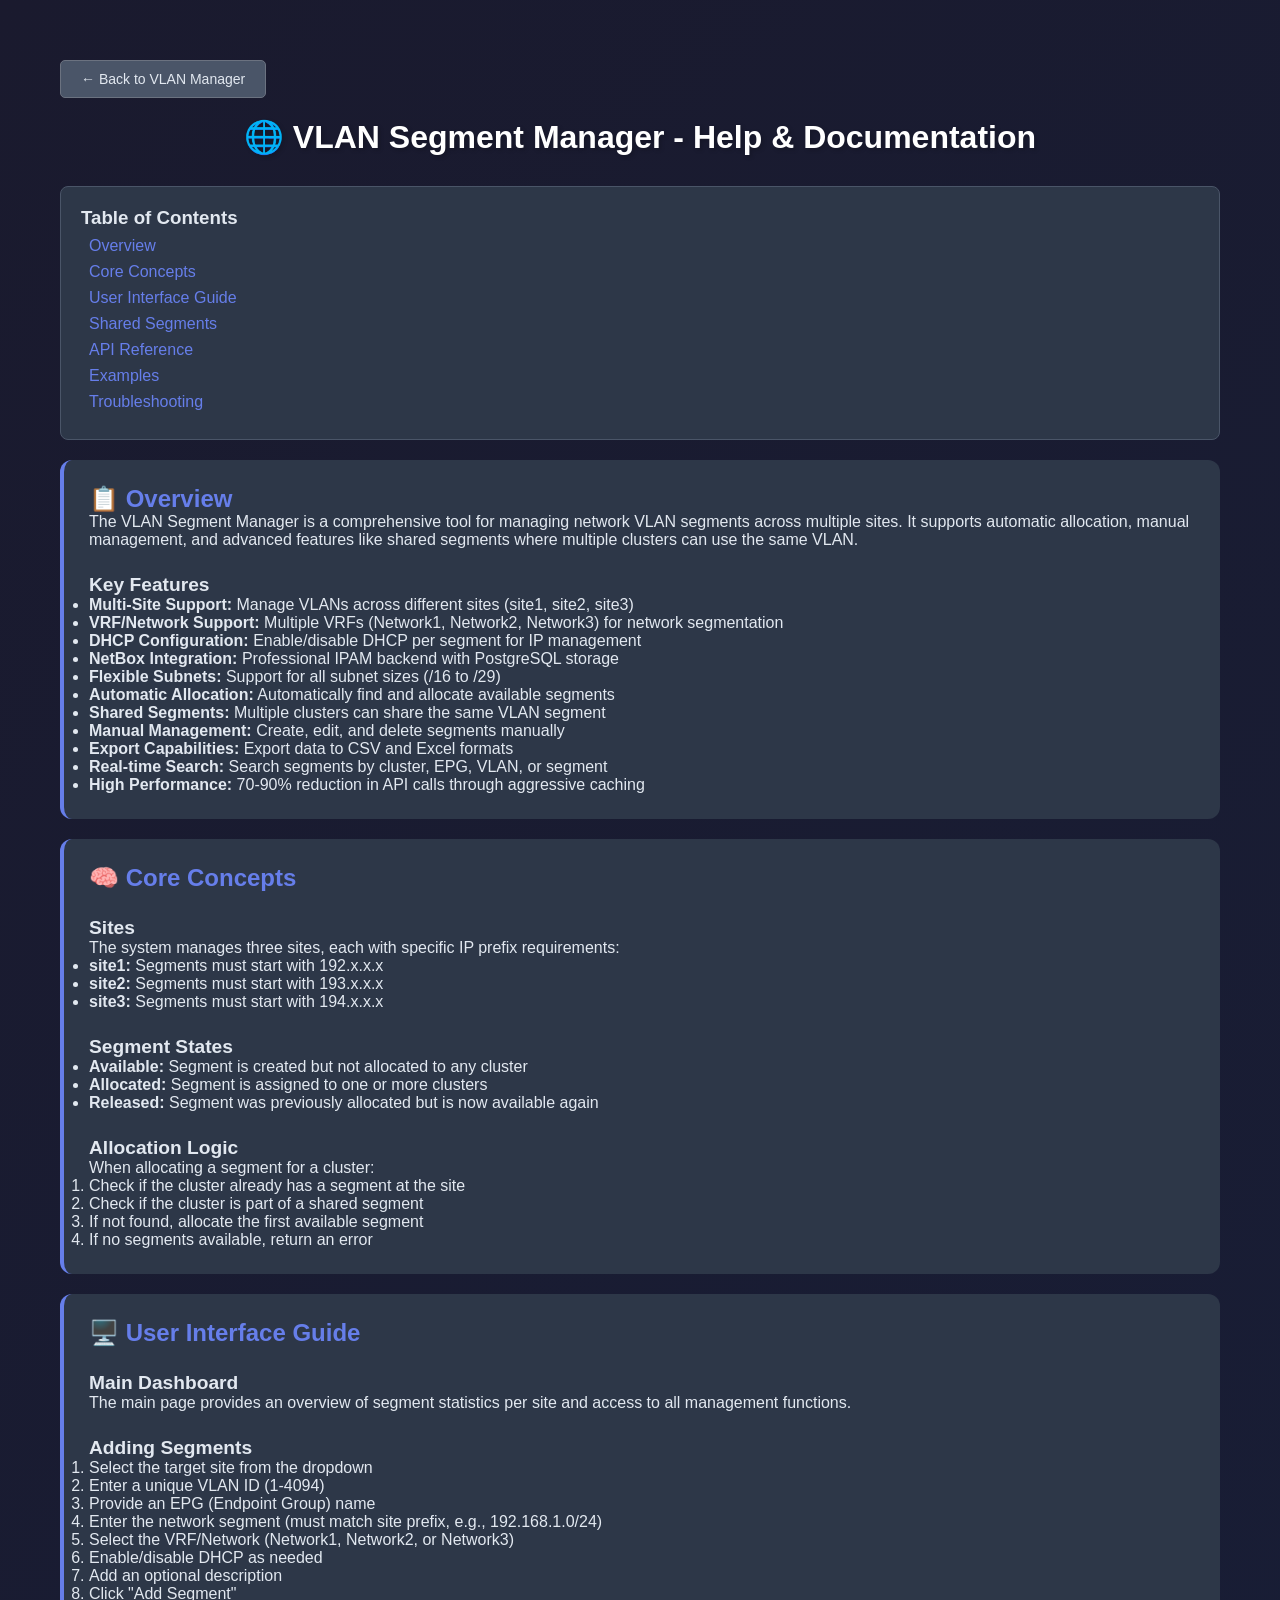
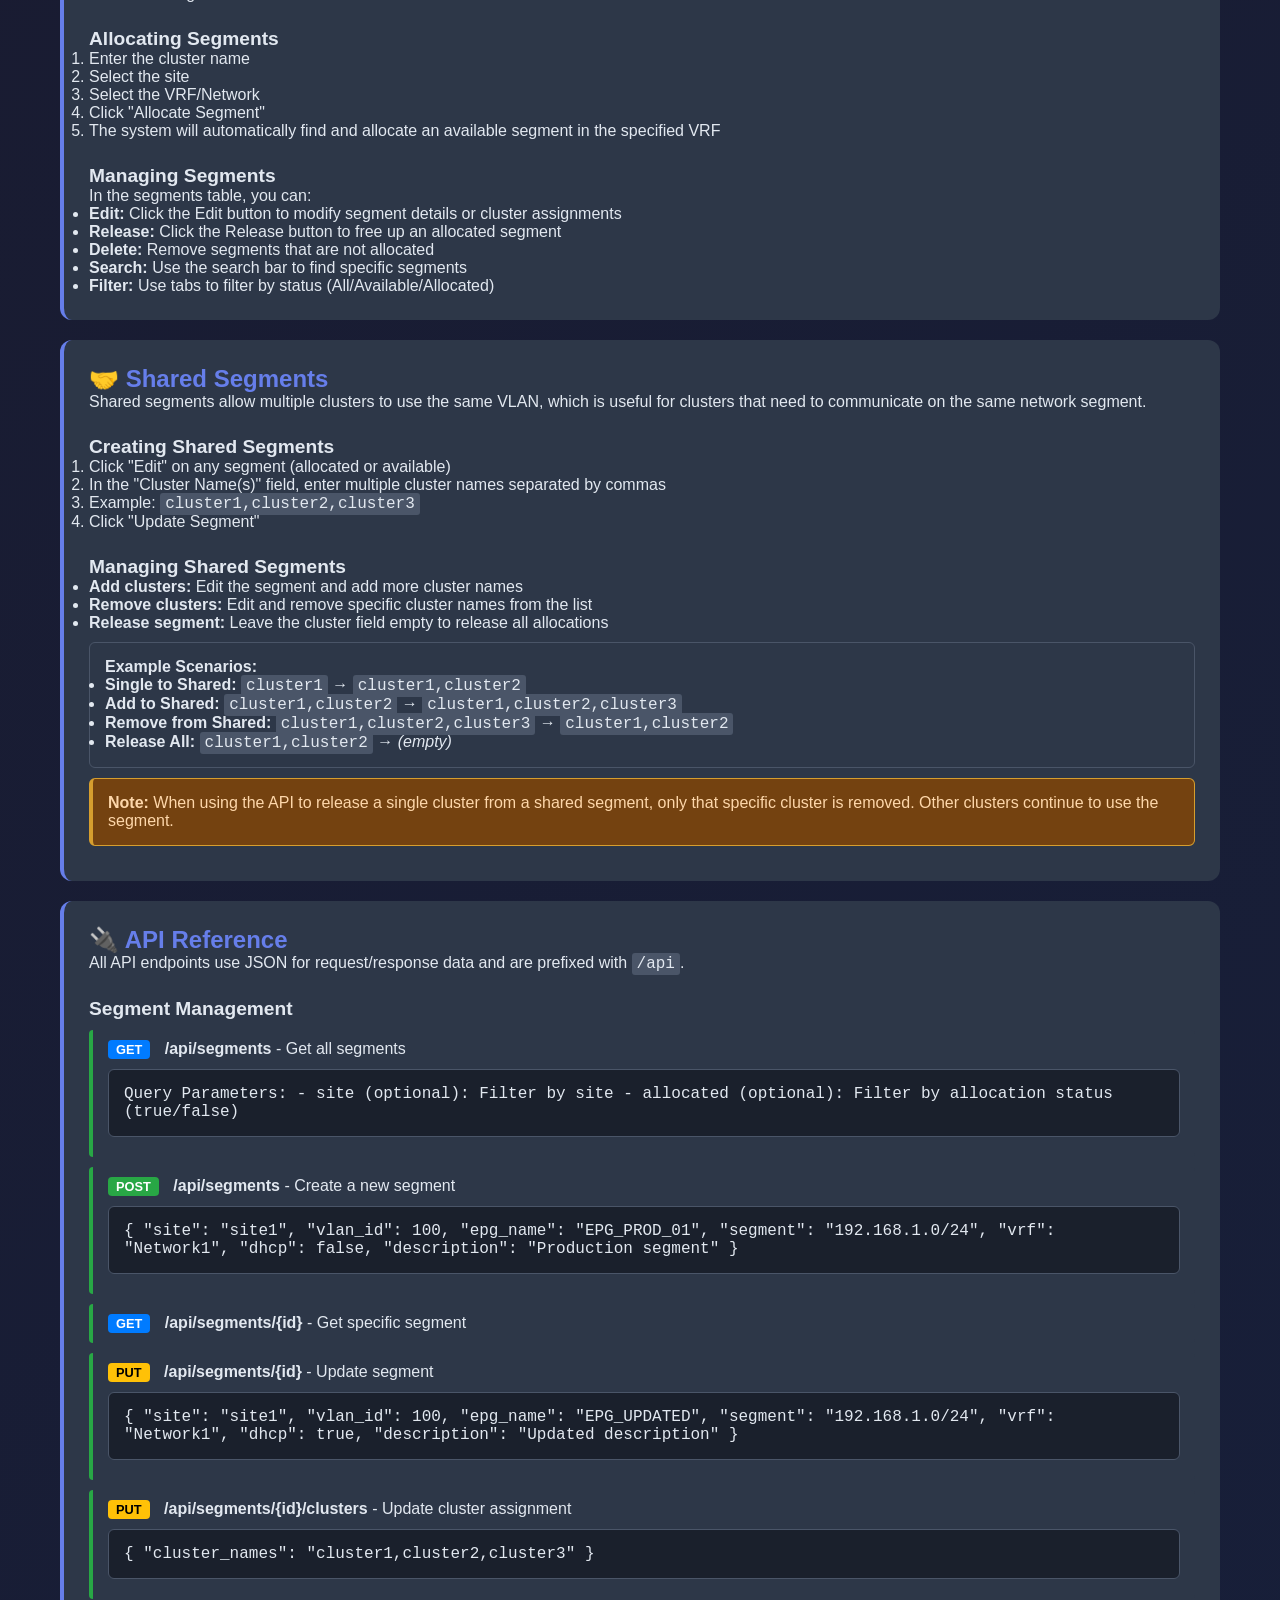
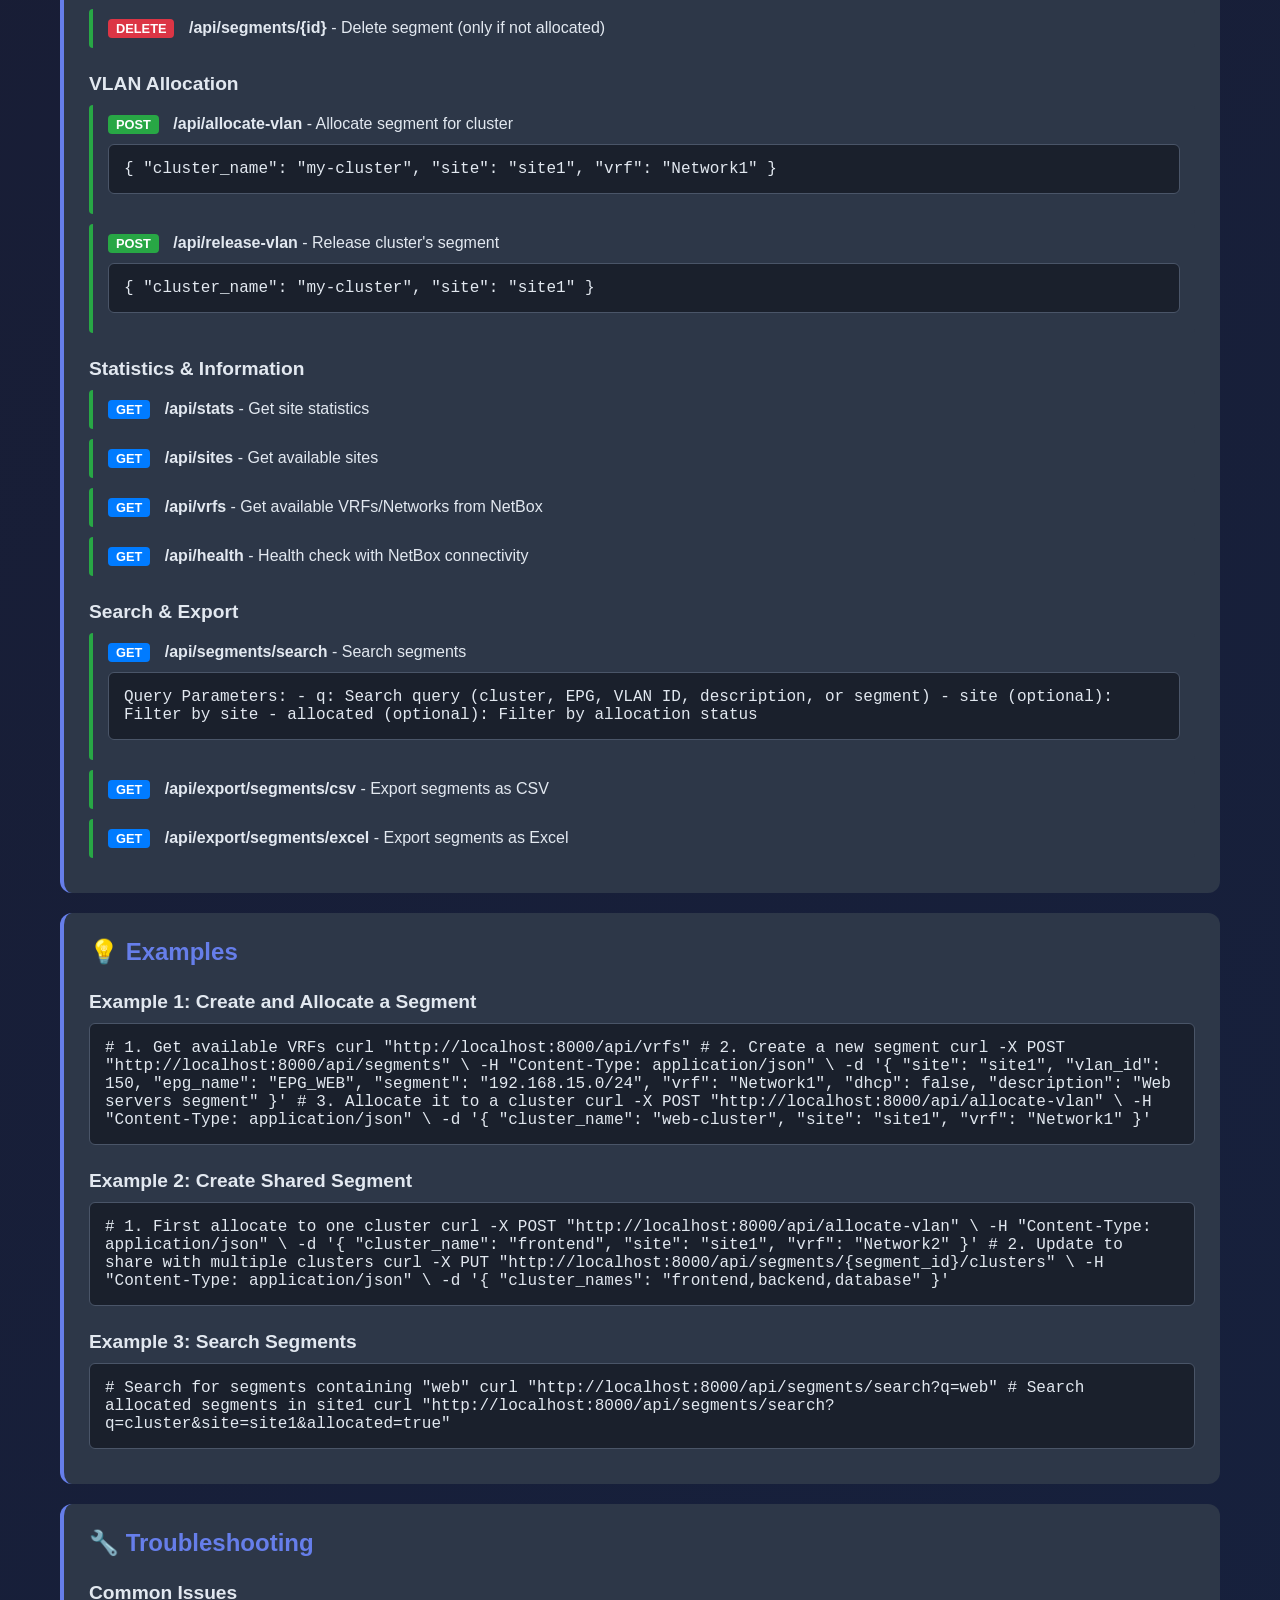
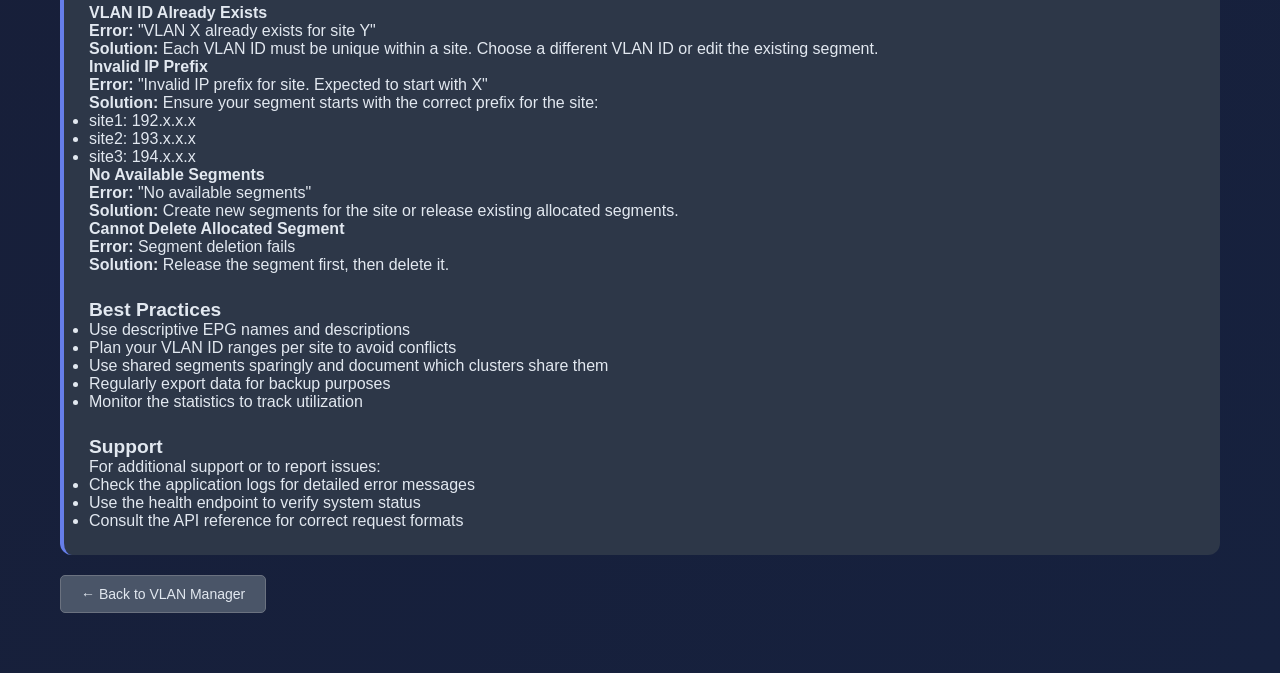
==== static/html/help.html @ 7daa9368 "first commit to branch" ====
<!DOCTYPE html>
<html lang="en" data-theme="dark">
<head>
    <meta charset="UTF-8">
    <meta name="viewport" content="width=device-width, initial-scale=1.0">
    <title>VLAN Manager - Help & Documentation</title>
    <link rel="stylesheet" href="/static/css/styles.css">
    <style>
        .help-container {
            max-width: 1200px;
            margin: 0 auto;
            padding: 20px;
        }
        .help-section {
            background: var(--card-background);
            margin: 20px 0;
            padding: 25px;
            border-radius: 12px;
            border-left: 4px solid var(--primary-color);
        }
        .help-section h2 {
            color: var(--primary-color);
            margin-top: 0;
            font-size: 1.5rem;
        }
        .help-section h3 {
            color: var(--text-color);
            margin-top: 25px;
            font-size: 1.2rem;
        }
        .code-block {
            background: var(--background-color);
            border: 1px solid var(--border-color);
            border-radius: 6px;
            padding: 15px;
            margin: 10px 0;
            font-family: 'Courier New', monospace;
            overflow-x: auto;
        }
        .endpoint {
            background: #f8f9fa;
            border-left: 4px solid #28a745;
            padding: 10px 15px;
            margin: 10px 0;
            border-radius: 4px;
        }
        .method {
            display: inline-block;
            padding: 2px 8px;
            border-radius: 4px;
            font-weight: bold;
            font-size: 0.8rem;
            margin-right: 10px;
        }
        .method.get { background: #007bff; color: white; }
        .method.post { background: #28a745; color: white; }
        .method.put { background: #ffc107; color: black; }
        .method.delete { background: #dc3545; color: white; }
        .example {
            background: #f8f9fa;
            border: 1px solid #dee2e6;
            border-radius: 6px;
            padding: 15px;
            margin: 10px 0;
            color: #333;
        }
        .warning {
            background: #fff3cd;
            border: 1px solid #ffeaa7;
            border-radius: 6px;
            padding: 15px;
            margin: 10px 0;
            border-left: 4px solid #ffc107;
            color: #333;
        }
        .code-block {
            color: #333;
        }
        .endpoint {
            color: #333;
        }
        
        /* Dark mode styles */
        [data-theme="dark"] .example {
            background: #2d3748;
            border-color: #4a5568;
            color: #e2e8f0;
        }
        [data-theme="dark"] .warning {
            background: #744210;
            border-color: #d69e2e;
            color: #fed7aa;
        }
        [data-theme="dark"] .code-block {
            background: #1a202c;
            border-color: #4a5568;
            color: #e2e8f0;
        }
        [data-theme="dark"] .endpoint {
            background: #2d3748;
            border-left-color: #28a745;
            color: #e2e8f0;
        }
        [data-theme="dark"] .help-section {
            background: var(--card-background);
            color: var(--text-color);
        }
        [data-theme="dark"] .help-section h2 {
            color: var(--primary-color);
        }
        [data-theme="dark"] .help-section h3 {
            color: var(--text-color);
        }
        [data-theme="dark"] .toc {
            background: var(--card-background);
            border-color: var(--border-color);
            color: var(--text-color);
        }
        
        /* Button Styles - borrowed from main page */
        .btn {
            padding: 10px 20px;
            border: none;
            border-radius: 5px;
            cursor: pointer;
            font-size: 14px;
            font-weight: 500;
            transition: all 0.2s ease;
            text-decoration: none;
            display: inline-block;
        }
        
        .btn-primary {
            background: #667eea;
            color: white;
        }
        
        .btn-primary:hover {
            background: #5a6fd8;
            transform: translateY(-1px);
            box-shadow: 0 4px 12px rgba(102, 126, 234, 0.3);
        }
        
        .btn-secondary {
            background: #f7f7f7;
            color: #333;
            border: 1px solid #ddd;
        }
        
        .btn-secondary:hover {
            background: #f9f9f9;
            transform: translateY(-1px);
            box-shadow: 0 2px 8px rgba(0,0,0,0.1);
        }
        
        [data-theme="dark"] .btn-secondary {
            background: #4a5568;
            color: #e2e8f0;
            border-color: #6b7280;
        }
        
        [data-theme="dark"] .btn-secondary:hover {
            background: #6b7280;
            color: #f7fafc;
        }
        
        .back-link {
            margin: 20px 0;
        }
        
        .toc a {
            color: var(--primary-color);
            text-decoration: none;
            padding: 4px 8px;
            border-radius: 4px;
            transition: all 0.2s ease;
        }
        .toc a:hover {
            background: rgba(102, 126, 234, 0.1);
            transform: translateX(5px);
        }
        [data-theme="dark"] .toc a:hover {
            background: rgba(102, 126, 234, 0.2);
        }
        .toc {
            background: var(--card-background);
            border: 1px solid var(--border-color);
            border-radius: 8px;
            padding: 20px;
            margin: 20px 0;
        }
        .toc ul {
            list-style: none;
            padding-left: 0;
        }
        .toc li {
            margin: 8px 0;
        }
        .toc a {
            color: var(--primary-color);
            text-decoration: none;
        }
        .toc a:hover {
            text-decoration: underline;
        }
    </style>
</head>
<body>
    <div class="help-container">
        <div class="back-link">
            <a href="/" class="btn btn-secondary">&larr; Back to VLAN Manager</a>
        </div>

        <h1>🌐 VLAN Segment Manager - Help & Documentation</h1>
        
        <div class="toc">
            <h3>Table of Contents</h3>
            <ul>
                <li><a href="#overview">Overview</a></li>
                <li><a href="#core-concepts">Core Concepts</a></li>
                <li><a href="#ui-guide">User Interface Guide</a></li>
                <li><a href="#shared-segments">Shared Segments</a></li>
                <li><a href="#api-reference">API Reference</a></li>
                <li><a href="#examples">Examples</a></li>
                <li><a href="#troubleshooting">Troubleshooting</a></li>
            </ul>
        </div>

        <div class="help-section" id="overview">
            <h2>📋 Overview</h2>
            <p>The VLAN Segment Manager is a comprehensive tool for managing network VLAN segments across multiple sites. It supports automatic allocation, manual management, and advanced features like shared segments where multiple clusters can use the same VLAN.</p>
            
            <h3>Key Features</h3>
            <ul>
                <li><strong>Multi-Site Support:</strong> Manage VLANs across different sites (site1, site2, site3)</li>
                <li><strong>VRF/Network Support:</strong> Multiple VRFs (Network1, Network2, Network3) for network segmentation</li>
                <li><strong>DHCP Configuration:</strong> Enable/disable DHCP per segment for IP management</li>
                <li><strong>NetBox Integration:</strong> Professional IPAM backend with PostgreSQL storage</li>
                <li><strong>Flexible Subnets:</strong> Support for all subnet sizes (/16 to /29)</li>
                <li><strong>Automatic Allocation:</strong> Automatically find and allocate available segments</li>
                <li><strong>Shared Segments:</strong> Multiple clusters can share the same VLAN segment</li>
                <li><strong>Manual Management:</strong> Create, edit, and delete segments manually</li>
                <li><strong>Export Capabilities:</strong> Export data to CSV and Excel formats</li>
                <li><strong>Real-time Search:</strong> Search segments by cluster, EPG, VLAN, or segment</li>
                <li><strong>High Performance:</strong> 70-90% reduction in API calls through aggressive caching</li>
            </ul>
        </div>

        <div class="help-section" id="core-concepts">
            <h2>🧠 Core Concepts</h2>
            
            <h3>Sites</h3>
            <p>The system manages three sites, each with specific IP prefix requirements:</p>
            <ul>
                <li><strong>site1:</strong> Segments must start with 192.x.x.x</li>
                <li><strong>site2:</strong> Segments must start with 193.x.x.x</li>
                <li><strong>site3:</strong> Segments must start with 194.x.x.x</li>
            </ul>

            <h3>Segment States</h3>
            <ul>
                <li><strong>Available:</strong> Segment is created but not allocated to any cluster</li>
                <li><strong>Allocated:</strong> Segment is assigned to one or more clusters</li>
                <li><strong>Released:</strong> Segment was previously allocated but is now available again</li>
            </ul>

            <h3>Allocation Logic</h3>
            <p>When allocating a segment for a cluster:</p>
            <ol>
                <li>Check if the cluster already has a segment at the site</li>
                <li>Check if the cluster is part of a shared segment</li>
                <li>If not found, allocate the first available segment</li>
                <li>If no segments available, return an error</li>
            </ol>
        </div>

        <div class="help-section" id="ui-guide">
            <h2>🖥️ User Interface Guide</h2>

            <h3>Main Dashboard</h3>
            <p>The main page provides an overview of segment statistics per site and access to all management functions.</p>

            <h3>Adding Segments</h3>
            <ol>
                <li>Select the target site from the dropdown</li>
                <li>Enter a unique VLAN ID (1-4094)</li>
                <li>Provide an EPG (Endpoint Group) name</li>
                <li>Enter the network segment (must match site prefix, e.g., 192.168.1.0/24)</li>
                <li>Select the VRF/Network (Network1, Network2, or Network3)</li>
                <li>Enable/disable DHCP as needed</li>
                <li>Add an optional description</li>
                <li>Click "Add Segment"</li>
            </ol>

            <h3>Allocating Segments</h3>
            <ol>
                <li>Enter the cluster name</li>
                <li>Select the site</li>
                <li>Select the VRF/Network</li>
                <li>Click "Allocate Segment"</li>
                <li>The system will automatically find and allocate an available segment in the specified VRF</li>
            </ol>

            <h3>Managing Segments</h3>
            <p>In the segments table, you can:</p>
            <ul>
                <li><strong>Edit:</strong> Click the Edit button to modify segment details or cluster assignments</li>
                <li><strong>Release:</strong> Click the Release button to free up an allocated segment</li>
                <li><strong>Delete:</strong> Remove segments that are not allocated</li>
                <li><strong>Search:</strong> Use the search bar to find specific segments</li>
                <li><strong>Filter:</strong> Use tabs to filter by status (All/Available/Allocated)</li>
            </ul>
        </div>

        <div class="help-section" id="shared-segments">
            <h2>🤝 Shared Segments</h2>
            <p>Shared segments allow multiple clusters to use the same VLAN, which is useful for clusters that need to communicate on the same network segment.</p>

            <h3>Creating Shared Segments</h3>
            <ol>
                <li>Click "Edit" on any segment (allocated or available)</li>
                <li>In the "Cluster Name(s)" field, enter multiple cluster names separated by commas</li>
                <li>Example: <code>cluster1,cluster2,cluster3</code></li>
                <li>Click "Update Segment"</li>
            </ol>

            <h3>Managing Shared Segments</h3>
            <ul>
                <li><strong>Add clusters:</strong> Edit the segment and add more cluster names</li>
                <li><strong>Remove clusters:</strong> Edit and remove specific cluster names from the list</li>
                <li><strong>Release segment:</strong> Leave the cluster field empty to release all allocations</li>
            </ul>

            <div class="example">
                <h4>Example Scenarios:</h4>
                <ul>
                    <li><strong>Single to Shared:</strong> <code>cluster1</code> → <code>cluster1,cluster2</code></li>
                    <li><strong>Add to Shared:</strong> <code>cluster1,cluster2</code> → <code>cluster1,cluster2,cluster3</code></li>
                    <li><strong>Remove from Shared:</strong> <code>cluster1,cluster2,cluster3</code> → <code>cluster1,cluster2</code></li>
                    <li><strong>Release All:</strong> <code>cluster1,cluster2</code> → <em>(empty)</em></li>
                </ul>
            </div>

            <div class="warning">
                <strong>Note:</strong> When using the API to release a single cluster from a shared segment, only that specific cluster is removed. Other clusters continue to use the segment.
            </div>
        </div>

        <div class="help-section" id="api-reference">
            <h2>🔌 API Reference</h2>
            <p>All API endpoints use JSON for request/response data and are prefixed with <code>/api</code>.</p>

            <h3>Segment Management</h3>
            
            <div class="endpoint">
                <span class="method get">GET</span>
                <strong>/api/segments</strong> - Get all segments
                <div class="code-block">
Query Parameters:
- site (optional): Filter by site
- allocated (optional): Filter by allocation status (true/false)
</div>
            </div>

            <div class="endpoint">
                <span class="method post">POST</span>
                <strong>/api/segments</strong> - Create a new segment
                <div class="code-block">
{
  "site": "site1",
  "vlan_id": 100,
  "epg_name": "EPG_PROD_01",
  "segment": "192.168.1.0/24",
  "vrf": "Network1",
  "dhcp": false,
  "description": "Production segment"
}
</div>
            </div>

            <div class="endpoint">
                <span class="method get">GET</span>
                <strong>/api/segments/{id}</strong> - Get specific segment
            </div>

            <div class="endpoint">
                <span class="method put">PUT</span>
                <strong>/api/segments/{id}</strong> - Update segment
                <div class="code-block">
{
  "site": "site1",
  "vlan_id": 100,
  "epg_name": "EPG_UPDATED",
  "segment": "192.168.1.0/24",
  "vrf": "Network1",
  "dhcp": true,
  "description": "Updated description"
}
</div>
            </div>

            <div class="endpoint">
                <span class="method put">PUT</span>
                <strong>/api/segments/{id}/clusters</strong> - Update cluster assignment
                <div class="code-block">
{
  "cluster_names": "cluster1,cluster2,cluster3"
}
</div>
            </div>

            <div class="endpoint">
                <span class="method delete">DELETE</span>
                <strong>/api/segments/{id}</strong> - Delete segment (only if not allocated)
            </div>

            <h3>VLAN Allocation</h3>

            <div class="endpoint">
                <span class="method post">POST</span>
                <strong>/api/allocate-vlan</strong> - Allocate segment for cluster
                <div class="code-block">
{
  "cluster_name": "my-cluster",
  "site": "site1",
  "vrf": "Network1"
}
</div>
            </div>

            <div class="endpoint">
                <span class="method post">POST</span>
                <strong>/api/release-vlan</strong> - Release cluster's segment
                <div class="code-block">
{
  "cluster_name": "my-cluster",
  "site": "site1"
}
</div>
            </div>

            <h3>Statistics & Information</h3>

            <div class="endpoint">
                <span class="method get">GET</span>
                <strong>/api/stats</strong> - Get site statistics
            </div>

            <div class="endpoint">
                <span class="method get">GET</span>
                <strong>/api/sites</strong> - Get available sites
            </div>

            <div class="endpoint">
                <span class="method get">GET</span>
                <strong>/api/vrfs</strong> - Get available VRFs/Networks from NetBox
            </div>

            <div class="endpoint">
                <span class="method get">GET</span>
                <strong>/api/health</strong> - Health check with NetBox connectivity
            </div>

            <h3>Search & Export</h3>

            <div class="endpoint">
                <span class="method get">GET</span>
                <strong>/api/segments/search</strong> - Search segments
                <div class="code-block">
Query Parameters:
- q: Search query (cluster, EPG, VLAN ID, description, or segment)
- site (optional): Filter by site
- allocated (optional): Filter by allocation status
</div>
            </div>

            <div class="endpoint">
                <span class="method get">GET</span>
                <strong>/api/export/segments/csv</strong> - Export segments as CSV
            </div>

            <div class="endpoint">
                <span class="method get">GET</span>
                <strong>/api/export/segments/excel</strong> - Export segments as Excel
            </div>
        </div>

        <div class="help-section" id="examples">
            <h2>💡 Examples</h2>

            <h3>Example 1: Create and Allocate a Segment</h3>
            <div class="code-block">
# 1. Get available VRFs
curl "http://localhost:8000/api/vrfs"

# 2. Create a new segment
curl -X POST "http://localhost:8000/api/segments" \
  -H "Content-Type: application/json" \
  -d '{
    "site": "site1",
    "vlan_id": 150,
    "epg_name": "EPG_WEB",
    "segment": "192.168.15.0/24",
    "vrf": "Network1",
    "dhcp": false,
    "description": "Web servers segment"
  }'

# 3. Allocate it to a cluster
curl -X POST "http://localhost:8000/api/allocate-vlan" \
  -H "Content-Type: application/json" \
  -d '{
    "cluster_name": "web-cluster",
    "site": "site1",
    "vrf": "Network1"
  }'
</div>

            <h3>Example 2: Create Shared Segment</h3>
            <div class="code-block">
# 1. First allocate to one cluster
curl -X POST "http://localhost:8000/api/allocate-vlan" \
  -H "Content-Type: application/json" \
  -d '{
    "cluster_name": "frontend",
    "site": "site1",
    "vrf": "Network2"
  }'

# 2. Update to share with multiple clusters
curl -X PUT "http://localhost:8000/api/segments/{segment_id}/clusters" \
  -H "Content-Type: application/json" \
  -d '{
    "cluster_names": "frontend,backend,database"
  }'
</div>

            <h3>Example 3: Search Segments</h3>
            <div class="code-block">
# Search for segments containing "web"
curl "http://localhost:8000/api/segments/search?q=web"

# Search allocated segments in site1
curl "http://localhost:8000/api/segments/search?q=cluster&site=site1&allocated=true"
</div>
        </div>

        <div class="help-section" id="troubleshooting">
            <h2>🔧 Troubleshooting</h2>

            <h3>Common Issues</h3>

            <h4>VLAN ID Already Exists</h4>
            <p><strong>Error:</strong> "VLAN X already exists for site Y"</p>
            <p><strong>Solution:</strong> Each VLAN ID must be unique within a site. Choose a different VLAN ID or edit the existing segment.</p>

            <h4>Invalid IP Prefix</h4>
            <p><strong>Error:</strong> "Invalid IP prefix for site. Expected to start with X"</p>
            <p><strong>Solution:</strong> Ensure your segment starts with the correct prefix for the site:</p>
            <ul>
                <li>site1: 192.x.x.x</li>
                <li>site2: 193.x.x.x</li>
                <li>site3: 194.x.x.x</li>
            </ul>

            <h4>No Available Segments</h4>
            <p><strong>Error:</strong> "No available segments"</p>
            <p><strong>Solution:</strong> Create new segments for the site or release existing allocated segments.</p>

            <h4>Cannot Delete Allocated Segment</h4>
            <p><strong>Error:</strong> Segment deletion fails</p>
            <p><strong>Solution:</strong> Release the segment first, then delete it.</p>

            <h3>Best Practices</h3>
            <ul>
                <li>Use descriptive EPG names and descriptions</li>
                <li>Plan your VLAN ID ranges per site to avoid conflicts</li>
                <li>Use shared segments sparingly and document which clusters share them</li>
                <li>Regularly export data for backup purposes</li>
                <li>Monitor the statistics to track utilization</li>
            </ul>

            <h3>Support</h3>
            <p>For additional support or to report issues:</p>
            <ul>
                <li>Check the application logs for detailed error messages</li>
                <li>Use the health endpoint to verify system status</li>
                <li>Consult the API reference for correct request formats</li>
            </ul>
        </div>

        <div class="back-link">
            <a href="/" class="btn btn-secondary">&larr; Back to VLAN Manager</a>
        </div>
    </div>

</body>
</html>
---- static/css/styles.css ----
* {
    margin: 0;
    padding: 0;
    box-sizing: border-box;
}

:root {
    --bg-gradient: linear-gradient(135deg, #667eea 0%, #764ba2 100%);
    --card-bg: white;
    --card-background: white;
    --background-color: #f8f9fa;
    --primary-color: #667eea;
    --text-color: #333;
    --border-color: #ddd;
    --input-bg: white;
    --table-hover: #f9f9f9;
    --table-header: #f7f7f7;
    --shadow-color: rgba(0,0,0,0.1);
}

[data-theme="dark"] {
    --bg-gradient: linear-gradient(135deg, #1a1a2e 0%, #16213e 100%);
    --card-bg: #2d3748;
    --card-background: #2d3748;
    --background-color: #1a202c;
    --primary-color: #667eea;
    --text-color: #e2e8f0;
    --border-color: #4a5568;
    --input-bg: #4a5568;
    --table-hover: #3d4852;
    --table-header: #4a5568;
    --shadow-color: rgba(0,0,0,0.3);
}

body {
    font-family: -apple-system, BlinkMacSystemFont, 'Segoe UI', Roboto, Oxygen, Ubuntu, sans-serif;
    background: var(--bg-gradient);
    min-height: 100vh;
    padding: 20px;
    color: var(--text-color);
    transition: all 0.3s ease;
}

.container {
    max-width: 2800px;
    margin: 0 auto;
}

h1 {
    color: white;
    text-align: center;
    margin-bottom: 30px;
    text-shadow: 2px 2px 4px rgba(0,0,0,0.2);
}

.error-banner {
    background: #f56565;
    color: white;
    padding: 15px;
    border-radius: 5px;
    margin-bottom: 20px;
    display: none;
}

.success-banner {
    background: #48bb78;
    color: white;
    padding: 15px;
    border-radius: 5px;
    margin-bottom: 20px;
    display: none;
}

.stats-grid {
    display: grid;
    grid-template-columns: repeat(auto-fit, minmax(250px, 1fr));
    gap: 20px;
    margin-bottom: 30px;
}

.stat-card {
    background: var(--card-bg);
    border-radius: 10px;
    padding: 20px;
    box-shadow: 0 4px 6px var(--shadow-color);
    transition: all 0.3s ease;
}

.stat-card h3 {
    color: #667eea;
    margin-bottom: 15px;
}

.stat-item {
    display: flex;
    justify-content: space-between;
    margin: 10px 0;
    padding: 5px 0;
    border-bottom: 1px solid var(--border-color);
}

.progress-bar {
    width: 100%;
    height: 20px;
    background: #e0e0e0;
    border-radius: 10px;
    overflow: hidden;
    margin-top: 10px;
}

.progress-fill {
    height: 100%;
    background: linear-gradient(90deg, #48bb78, #38a169);
    transition: width 0.3s ease;
}

.main-content {
    display: grid;
    grid-template-columns: 1fr 1fr;
    gap: 20px;
    margin-bottom: 20px;
}

@media (max-width: 768px) {
    .main-content {
        grid-template-columns: 1fr;
    }
}

.card {
    background: var(--card-bg);
    border-radius: 10px;
    padding: 25px;
    box-shadow: 0 4px 6px var(--shadow-color);
    transition: all 0.3s ease;
}

.card h2 {
    color: var(--text-color);
    margin-bottom: 20px;
    padding-bottom: 10px;
    border-bottom: 2px solid #667eea;
}

.form-group {
    margin-bottom: 15px;
}

label {
    display: block;
    margin-bottom: 5px;
    color: var(--text-color);
    font-weight: 500;
}

input, select, textarea {
    width: 100%;
    padding: 10px;
    border: 1px solid var(--border-color);
    border-radius: 5px;
    font-size: 14px;
    background: var(--input-bg);
    color: var(--text-color);
    transition: all 0.3s ease;
}

textarea {
    resize: vertical;
    min-height: 100px;
}

input:focus, select:focus, textarea:focus {
    outline: none;
    border-color: #667eea;
    box-shadow: 0 0 0 3px rgba(102, 126, 234, 0.1);
}

button {
    background: #667eea;
    color: white;
    border: none;
    padding: 12px 24px;
    border-radius: 5px;
    cursor: pointer;
    font-size: 14px;
    font-weight: 500;
    transition: background 0.3s;
}

button:hover:not(:disabled) {
    background: #5a67d8;
}

button:disabled {
    opacity: 0.5;
    cursor: not-allowed;
}

button.secondary {
    background: #718096;
    margin-left: 10px;
}

button.secondary:hover:not(:disabled) {
    background: #4a5568;
}

.table-container {
    max-height: 700px;
    overflow-y: auto;
    overflow-x: auto;
}

table {
    width: 100%;
    table-layout: auto;
    border-collapse: collapse;
}

th, td {
    padding: 10px;
    text-align: left;
    border-bottom: 1px solid var(--border-color);
    white-space: nowrap;
    color: var(--text-color);
}

/* Optimize column widths for compact display without horizontal scrolling */
/* Site column (1) */
td:nth-child(1), th:nth-child(1) {
    min-width: 80px;
    max-width: 100px;
}

/* VRF column (2) - compact to reduce gap */
td:nth-child(2), th:nth-child(2) {
    min-width: 90px;
    max-width: 120px;
}

/* VLAN ID column (3) - compact */
td:nth-child(3), th:nth-child(3) {
    min-width: 70px;
    max-width: 90px;
}

/* EPG Name column (4) - allow wrap for long names (up to 35 chars) */
td:nth-child(4), th:nth-child(4) {
    min-width: 180px;
    max-width: 300px;
    white-space: normal;
    overflow-wrap: break-word;
}

/* Network Segment column (5) */
td:nth-child(5), th:nth-child(5) {
    min-width: 140px;
    max-width: 180px;
}

/* DHCP column (6) - compact */
td:nth-child(6), th:nth-child(6) {
    min-width: 60px;
    max-width: 80px;
}

/* Cluster column (7) */
td:nth-child(7), th:nth-child(7) {
    min-width: 120px;
    max-width: 180px;
}

/* Status column (8) - compact */
td:nth-child(8), th:nth-child(8) {
    min-width: 90px;
    max-width: 120px;
}

/* Actions column (9) - compact */
td:nth-child(9), th:nth-child(9) {
    min-width: 100px;
    max-width: 130px;
}

th {
    background: var(--table-header);
    position: sticky;
    top: 0;
    z-index: 10;
    font-weight: 600;
}

tr:hover {
    background: var(--table-hover);
}

.badge {
    display: inline-block;
    padding: 3px 8px;
    border-radius: 3px;
    font-size: 12px;
    font-weight: 500;
}

.badge.available {
    background: #c6f6d5;
    color: #22543d;
}

.badge.allocated {
    background: #fed7d7;
    color: #742a2a;
}

.full-width {
    grid-column: 1 / -1;
}

#bulkImportCard {
    margin-bottom: 30px;
}

/* Filter Styles */
.filters {
    display: flex;
    justify-content: space-between;
    align-items: center;
    margin-bottom: 20px;
    gap: 20px;
    flex-wrap: wrap;
}

.search-container {
    position: relative;
    flex: 1;
    min-width: 300px;
}

.search-input {
    width: 100%;
    padding: 12px 40px 12px 16px;
    border: 1px solid var(--border-color);
    border-radius: 25px;
    background: var(--input-bg);
    color: var(--text-color);
    font-size: 14px;
    transition: all 0.3s ease;
    outline: none;
    box-shadow: 0 2px 4px var(--shadow-color);
}

.search-input:focus {
    border-color: #667eea;
    box-shadow: 0 4px 12px rgba(102, 126, 234, 0.2);
}

.search-input::placeholder {
    color: var(--text-color);
    opacity: 0.6;
}

.clear-search {
    position: absolute;
    right: 12px;
    top: 50%;
    transform: translateY(-50%);
    background: none;
    border: none;
    color: var(--text-color);
    font-size: 16px;
    cursor: pointer;
    padding: 4px;
    border-radius: 50%;
    display: none;
    opacity: 0.6;
    transition: all 0.2s ease;
}

.clear-search:hover {
    opacity: 1;
    background: var(--border-color);
}

.clear-search.visible {
    display: block;
}

.status-tabs {
    display: flex;
    gap: 10px;
}

.site-filter {
    display: flex;
    align-items: center;
    gap: 10px;
}

.site-filter label {
    font-weight: 500;
    color: var(--text-color);
}

.site-filter select {
    padding: 8px 12px;
    border: 1px solid var(--border-color);
    border-radius: 5px;
    background: var(--input-bg);
    color: var(--text-color);
    font-size: 14px;
    min-width: 150px;
}

.tab {
    padding: 10px 20px;
    background: #e2e8f0;
    color: #4a5568;
    border-radius: 5px;
    cursor: pointer;
    transition: all 0.3s;
    border: 1px solid var(--border-color);
}

.tab:hover:not(.active) {
    background: #cbd5e0;
    color: #2d3748;
}

.tab.active {
    background: #667eea;
    color: white;
    border-color: #667eea;
}

[data-theme="dark"] .tab {
    background: #4a5568;
    color: #e2e8f0;
    border-color: #6b7280;
}

[data-theme="dark"] .tab:hover:not(.active) {
    background: #6b7280;
    color: #f7fafc;
}

[data-theme="dark"] .tab.active {
    background: #667eea;
    color: white;
    border-color: #667eea;
}

.empty-state {
    text-align: center;
    padding: 40px;
    color: #999;
}

.connection-status {
    position: fixed;
    bottom: 20px;
    right: 20px;
    padding: 10px 15px;
    background: var(--card-bg);
    border-radius: 5px;
    box-shadow: 0 2px 10px var(--shadow-color);
    display: flex;
    align-items: center;
    gap: 10px;
    color: var(--text-color);
    transition: all 0.3s ease;
}

.status-dot {
    width: 10px;
    height: 10px;
    border-radius: 50%;
    background: #48bb78;
}

.status-dot.offline {
    background: #f56565;
}

code {
    background: #f4f4f4;
    padding: 2px 5px;
    border-radius: 3px;
    font-family: 'Courier New', monospace;
}

[data-theme="dark"] code {
    background: #4a5568;
    color: #e2e8f0;
}

.header-bar {
    display: flex;
    justify-content: space-between;
    align-items: center;
    margin-bottom: 20px;
    flex-wrap: wrap;
    gap: 15px;
}



/* Export Styles */
.segments-header {
    display: flex;
    justify-content: space-between;
    align-items: center;
    margin-bottom: 20px;
}

.export-buttons {
    display: flex;
    gap: 25px;
    margin-left: 30px;
}

.export-buttons .btn {
    padding: 8px 12px;
    font-size: 14px;
}

/* Button Styles */
.btn {
    padding: 10px 20px;
    border: none;
    border-radius: 5px;
    cursor: pointer;
    font-size: 14px;
    font-weight: 500;
    transition: all 0.2s ease;
    text-decoration: none;
    display: inline-block;
}

.btn-primary {
    background: #667eea;
    color: white;
}

.btn-primary:hover {
    background: #5a6fd8;
    transform: translateY(-1px);
}

.btn-secondary {
    background: var(--table-header);
    color: var(--text-color);
    border: 1px solid var(--border-color);
}

.btn-secondary:hover {
    background: var(--table-hover);
    transform: translateY(-1px);
}

.btn-danger {
    background: #f56565;
    color: white;
}

.btn-danger:hover {
    background: #e53e3e;
    transform: translateY(-1px);
}

/* Responsive Design */
@media (max-width: 768px) {
    .filters {
        flex-direction: column;
        gap: 15px;
        align-items: stretch;
    }
    
    .search-container {
        min-width: 100%;
    }
    
    .status-tabs {
        justify-content: center;
        flex-wrap: wrap;
    }
    
    .site-filter {
        justify-content: center;
    }
    
    .segments-header {
        flex-direction: column;
        gap: 15px;
        align-items: stretch;
    }
    
    .export-buttons {
        justify-content: center;
    }
    
    .export-buttons .btn {
        flex: 1;
        min-width: 0;
    }
}

/* Modal Styles */
.modal {
    display: none;
    position: fixed;
    z-index: 1000;
    left: 0;
    top: 0;
    width: 100%;
    height: 100%;
    background-color: rgba(0, 0, 0, 0.5);
    backdrop-filter: blur(4px);
    animation: fadeIn 0.2s ease;
}

@keyframes fadeIn {
    from {
        opacity: 0;
    }
    to {
        opacity: 1;
    }
}

.modal-content {
    background-color: var(--card-background);
    margin: 5% auto;
    padding: 0;
    border: none;
    border-radius: 12px;
    width: 90%;
    max-width: 500px;
    max-height: 90vh;
    overflow-y: auto;
    box-shadow: 0 10px 40px rgba(0, 0, 0, 0.3);
    animation: slideDown 0.3s ease;
}

@keyframes slideDown {
    from {
        transform: translateY(-50px);
        opacity: 0;
    }
    to {
        transform: translateY(0);
        opacity: 1;
    }
}

@keyframes modalSlideIn {
    from {
        transform: translateY(-50px);
        opacity: 0;
    }
    to {
        transform: translateY(0);
        opacity: 1;
    }
}

.modal-header {
    display: flex;
    justify-content: space-between;
    align-items: center;
    padding: 20px 24px;
    border-bottom: 1px solid var(--border-color);
    background: var(--bg-gradient);
    color: white;
    border-radius: 12px 12px 0 0;
}

.modal-header h3 {
    margin: 0;
    font-size: 1.2rem;
    font-weight: 600;
}

.close-modal {
    background: none;
    border: none;
    color: white;
    font-size: 24px;
    cursor: pointer;
    padding: 0;
    width: 30px;
    height: 30px;
    display: flex;
    align-items: center;
    justify-content: center;
    border-radius: 50%;
    transition: background-color 0.2s;
}

.close-modal:hover {
    background-color: rgba(255, 255, 255, 0.2);
}

.modal-content form {
    padding: 24px;
}

.modal-content .form-group {
    margin-bottom: 20px;
}

.modal-content .form-group:last-of-type {
    margin-bottom: 24px;
}

.modal-actions {
    display: flex;
    gap: 12px;
    justify-content: flex-end;
    margin-top: 24px;
    padding-top: 20px;
    border-top: 1px solid var(--border-color);
}

.modal-actions .btn {
    min-width: 100px;
}

/* Dark theme modal adjustments */
[data-theme="dark"] .modal-content {
    box-shadow: 0 10px 30px rgba(0, 0, 0, 0.6);
}

[data-theme="dark"] .close-modal:hover {
    background-color: rgba(255, 255, 255, 0.1);
}

/* Checkbox styling */
.checkbox-label {
    display: flex;
    align-items: center;
    gap: 8px;
    cursor: pointer;
    margin-bottom: 0 !important;
}

.checkbox-label input[type="checkbox"] {
    width: auto;
    cursor: pointer;
    margin: 0;
}

.checkbox-label span {
    user-select: none;
}
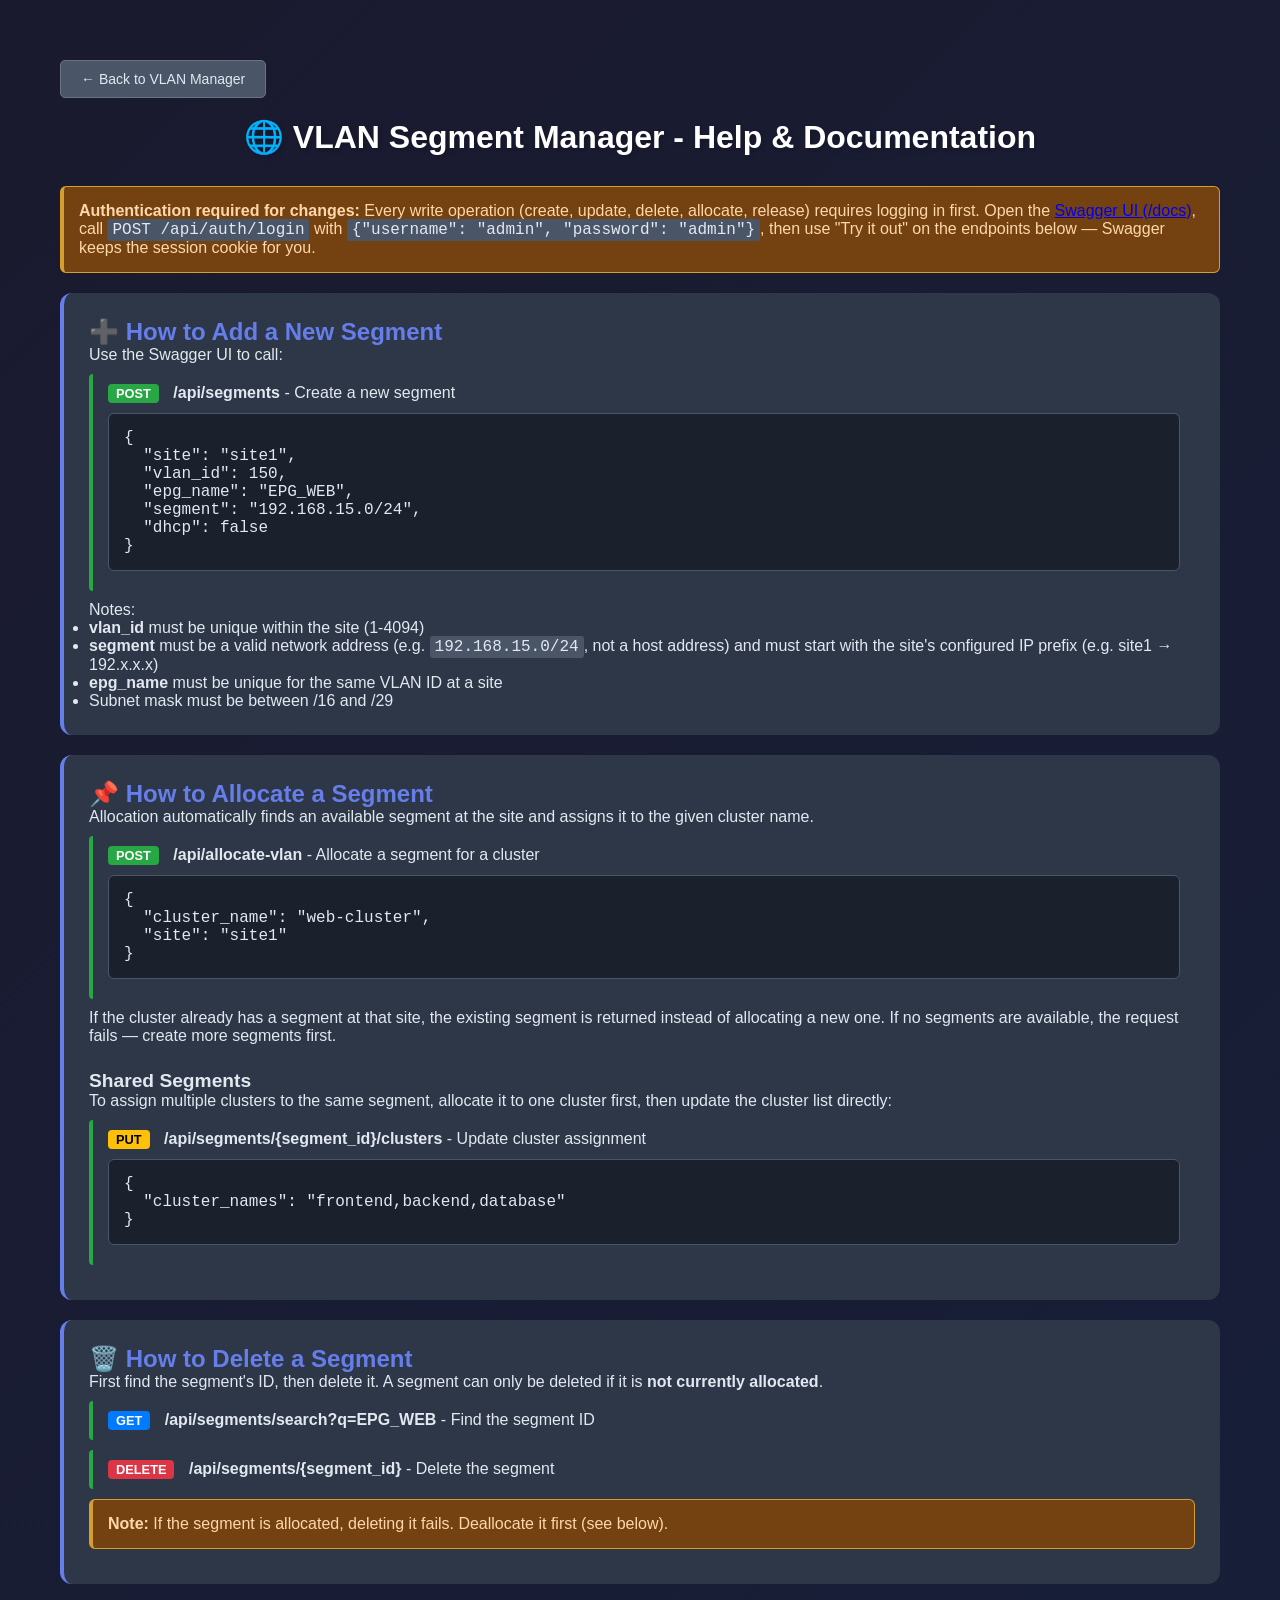
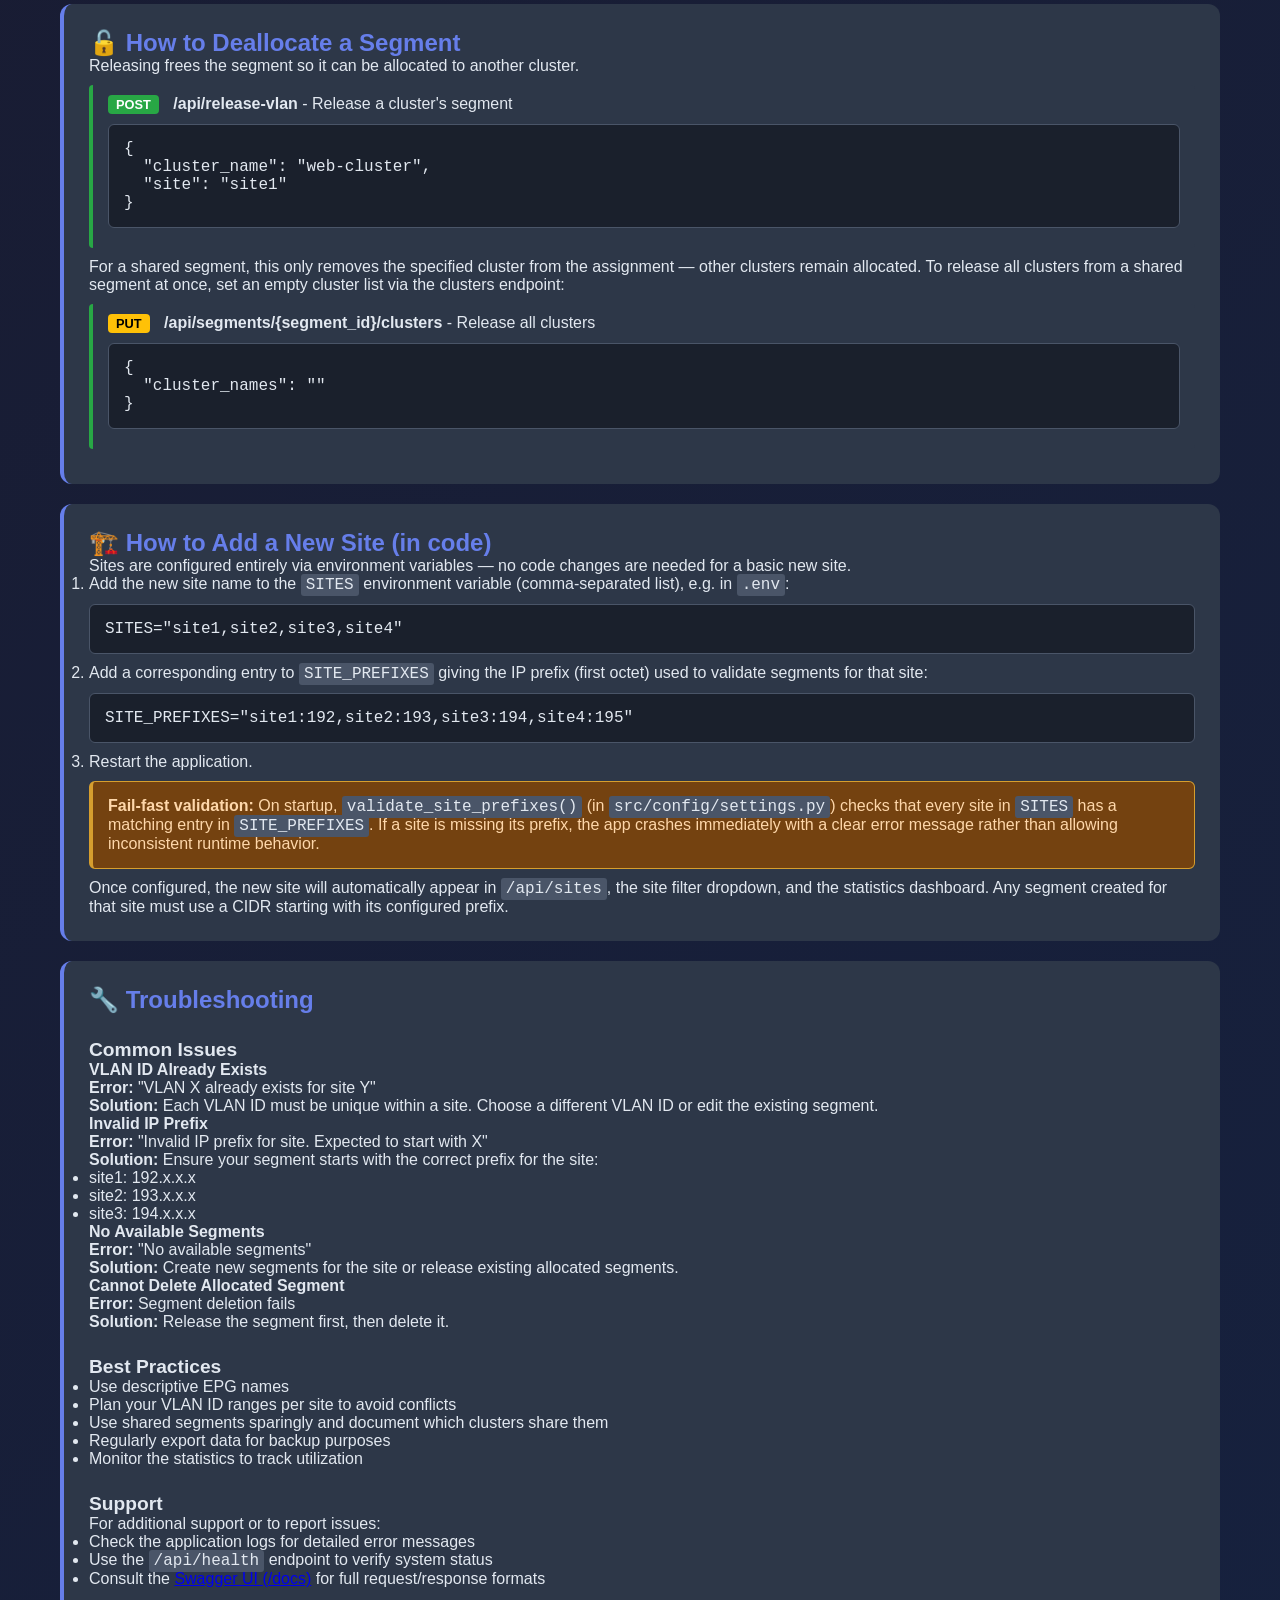
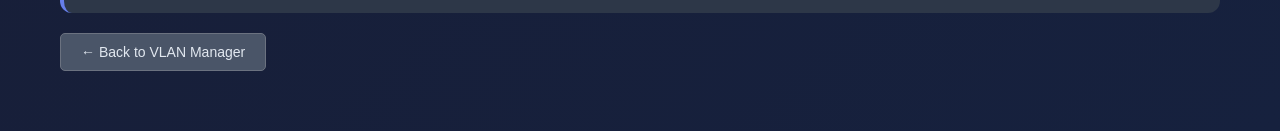
==== commit c63cd36c: "second commit" ====
--- a/static/html/help.html
+++ b/static/html/help.html
@@ -36,6 +36,7 @@
             margin: 10px 0;
             font-family: 'Courier New', monospace;
             overflow-x: auto;
+            white-space: pre;
         }
         .endpoint {
             background: #f8f9fa;
@@ -212,337 +213,111 @@
         </div>
 
         <h1>🌐 VLAN Segment Manager - Help & Documentation</h1>
-        
-        <div class="toc">
-            <h3>Table of Contents</h3>
-            <ul>
-                <li><a href="#overview">Overview</a></li>
-                <li><a href="#core-concepts">Core Concepts</a></li>
-                <li><a href="#ui-guide">User Interface Guide</a></li>
-                <li><a href="#shared-segments">Shared Segments</a></li>
-                <li><a href="#api-reference">API Reference</a></li>
-                <li><a href="#examples">Examples</a></li>
-                <li><a href="#troubleshooting">Troubleshooting</a></li>
-            </ul>
-        </div>
-
-        <div class="help-section" id="overview">
-            <h2>📋 Overview</h2>
-            <p>The VLAN Segment Manager is a comprehensive tool for managing network VLAN segments across multiple sites. It supports automatic allocation, manual management, and advanced features like shared segments where multiple clusters can use the same VLAN.</p>
-            
-            <h3>Key Features</h3>
-            <ul>
-                <li><strong>Multi-Site Support:</strong> Manage VLANs across different sites (site1, site2, site3)</li>
-                <li><strong>VRF/Network Support:</strong> Multiple VRFs (Network1, Network2, Network3) for network segmentation</li>
-                <li><strong>DHCP Configuration:</strong> Enable/disable DHCP per segment for IP management</li>
-                <li><strong>NetBox Integration:</strong> Professional IPAM backend with PostgreSQL storage</li>
-                <li><strong>Flexible Subnets:</strong> Support for all subnet sizes (/16 to /29)</li>
-                <li><strong>Automatic Allocation:</strong> Automatically find and allocate available segments</li>
-                <li><strong>Shared Segments:</strong> Multiple clusters can share the same VLAN segment</li>
-                <li><strong>Manual Management:</strong> Create, edit, and delete segments manually</li>
-                <li><strong>Export Capabilities:</strong> Export data to CSV and Excel formats</li>
-                <li><strong>Real-time Search:</strong> Search segments by cluster, EPG, VLAN, or segment</li>
-                <li><strong>High Performance:</strong> 70-90% reduction in API calls through aggressive caching</li>
-            </ul>
-        </div>
-
-        <div class="help-section" id="core-concepts">
-            <h2>🧠 Core Concepts</h2>
-            
-            <h3>Sites</h3>
-            <p>The system manages three sites, each with specific IP prefix requirements:</p>
-            <ul>
-                <li><strong>site1:</strong> Segments must start with 192.x.x.x</li>
-                <li><strong>site2:</strong> Segments must start with 193.x.x.x</li>
-                <li><strong>site3:</strong> Segments must start with 194.x.x.x</li>
-            </ul>
-
-            <h3>Segment States</h3>
-            <ul>
-                <li><strong>Available:</strong> Segment is created but not allocated to any cluster</li>
-                <li><strong>Allocated:</strong> Segment is assigned to one or more clusters</li>
-                <li><strong>Released:</strong> Segment was previously allocated but is now available again</li>
-            </ul>
-
-            <h3>Allocation Logic</h3>
-            <p>When allocating a segment for a cluster:</p>
-            <ol>
-                <li>Check if the cluster already has a segment at the site</li>
-                <li>Check if the cluster is part of a shared segment</li>
-                <li>If not found, allocate the first available segment</li>
-                <li>If no segments available, return an error</li>
-            </ol>
-        </div>
-
-        <div class="help-section" id="ui-guide">
-            <h2>🖥️ User Interface Guide</h2>
-
-            <h3>Main Dashboard</h3>
-            <p>The main page provides an overview of segment statistics per site and access to all management functions.</p>
-
-            <h3>Adding Segments</h3>
-            <ol>
-                <li>Select the target site from the dropdown</li>
-                <li>Enter a unique VLAN ID (1-4094)</li>
-                <li>Provide an EPG (Endpoint Group) name</li>
-                <li>Enter the network segment (must match site prefix, e.g., 192.168.1.0/24)</li>
-                <li>Select the VRF/Network (Network1, Network2, or Network3)</li>
-                <li>Enable/disable DHCP as needed</li>
-                <li>Add an optional description</li>
-                <li>Click "Add Segment"</li>
-            </ol>
-
-            <h3>Allocating Segments</h3>
-            <ol>
-                <li>Enter the cluster name</li>
-                <li>Select the site</li>
-                <li>Select the VRF/Network</li>
-                <li>Click "Allocate Segment"</li>
-                <li>The system will automatically find and allocate an available segment in the specified VRF</li>
-            </ol>
-
-            <h3>Managing Segments</h3>
-            <p>In the segments table, you can:</p>
-            <ul>
-                <li><strong>Edit:</strong> Click the Edit button to modify segment details or cluster assignments</li>
-                <li><strong>Release:</strong> Click the Release button to free up an allocated segment</li>
-                <li><strong>Delete:</strong> Remove segments that are not allocated</li>
-                <li><strong>Search:</strong> Use the search bar to find specific segments</li>
-                <li><strong>Filter:</strong> Use tabs to filter by status (All/Available/Allocated)</li>
-            </ul>
-        </div>
-
-        <div class="help-section" id="shared-segments">
-            <h2>🤝 Shared Segments</h2>
-            <p>Shared segments allow multiple clusters to use the same VLAN, which is useful for clusters that need to communicate on the same network segment.</p>
-
-            <h3>Creating Shared Segments</h3>
-            <ol>
-                <li>Click "Edit" on any segment (allocated or available)</li>
-                <li>In the "Cluster Name(s)" field, enter multiple cluster names separated by commas</li>
-                <li>Example: <code>cluster1,cluster2,cluster3</code></li>
-                <li>Click "Update Segment"</li>
-            </ol>
-
-            <h3>Managing Shared Segments</h3>
-            <ul>
-                <li><strong>Add clusters:</strong> Edit the segment and add more cluster names</li>
-                <li><strong>Remove clusters:</strong> Edit and remove specific cluster names from the list</li>
-                <li><strong>Release segment:</strong> Leave the cluster field empty to release all allocations</li>
-            </ul>
-
-            <div class="example">
-                <h4>Example Scenarios:</h4>
-                <ul>
-                    <li><strong>Single to Shared:</strong> <code>cluster1</code> → <code>cluster1,cluster2</code></li>
-                    <li><strong>Add to Shared:</strong> <code>cluster1,cluster2</code> → <code>cluster1,cluster2,cluster3</code></li>
-                    <li><strong>Remove from Shared:</strong> <code>cluster1,cluster2,cluster3</code> → <code>cluster1,cluster2</code></li>
-                    <li><strong>Release All:</strong> <code>cluster1,cluster2</code> → <em>(empty)</em></li>
-                </ul>
-            </div>
-
-            <div class="warning">
-                <strong>Note:</strong> When using the API to release a single cluster from a shared segment, only that specific cluster is removed. Other clusters continue to use the segment.
-            </div>
-        </div>
-
-        <div class="help-section" id="api-reference">
-            <h2>🔌 API Reference</h2>
-            <p>All API endpoints use JSON for request/response data and are prefixed with <code>/api</code>.</p>
-
-            <h3>Segment Management</h3>
-            
-            <div class="endpoint">
-                <span class="method get">GET</span>
-                <strong>/api/segments</strong> - Get all segments
-                <div class="code-block">
-Query Parameters:
-- site (optional): Filter by site
-- allocated (optional): Filter by allocation status (true/false)
-</div>
-            </div>
-
+
+        <div class="warning">
+            <strong>Authentication required for changes:</strong> Every write operation (create, update, delete, allocate, release) requires logging in first. Open the <a href="/docs" target="_blank">Swagger UI (/docs)</a>, call <code>POST /api/auth/login</code> with <code>{"username": "admin", "password": "admin"}</code>, then use "Try it out" on the endpoints below — Swagger keeps the session cookie for you.
+        </div>
+
+        <div class="help-section" id="add-segment">
+            <h2>➕ How to Add a New Segment</h2>
+            <p>Use the Swagger UI to call:</p>
             <div class="endpoint">
                 <span class="method post">POST</span>
                 <strong>/api/segments</strong> - Create a new segment
-                <div class="code-block">
-{
+                <div class="code-block">{
   "site": "site1",
-  "vlan_id": 100,
-  "epg_name": "EPG_PROD_01",
-  "segment": "192.168.1.0/24",
-  "vrf": "Network1",
-  "dhcp": false,
-  "description": "Production segment"
-}
-</div>
-            </div>
-
+  "vlan_id": 150,
+  "epg_name": "EPG_WEB",
+  "segment": "192.168.15.0/24",
+  "dhcp": false
+}</div>
+            </div>
+            <p>Notes:</p>
+            <ul>
+                <li><strong>vlan_id</strong> must be unique within the site (1-4094)</li>
+                <li><strong>segment</strong> must be a valid network address (e.g. <code>192.168.15.0/24</code>, not a host address) and must start with the site's configured IP prefix (e.g. site1 → 192.x.x.x)</li>
+                <li><strong>epg_name</strong> must be unique for the same VLAN ID at a site</li>
+                <li>Subnet mask must be between /16 and /29</li>
+            </ul>
+        </div>
+
+        <div class="help-section" id="allocate-segment">
+            <h2>📌 How to Allocate a Segment</h2>
+            <p>Allocation automatically finds an available segment at the site and assigns it to the given cluster name.</p>
+            <div class="endpoint">
+                <span class="method post">POST</span>
+                <strong>/api/allocate-vlan</strong> - Allocate a segment for a cluster
+                <div class="code-block">{
+  "cluster_name": "web-cluster",
+  "site": "site1"
+}</div>
+            </div>
+            <p>If the cluster already has a segment at that site, the existing segment is returned instead of allocating a new one. If no segments are available, the request fails — create more segments first.</p>
+
+            <h3>Shared Segments</h3>
+            <p>To assign multiple clusters to the same segment, allocate it to one cluster first, then update the cluster list directly:</p>
+            <div class="endpoint">
+                <span class="method put">PUT</span>
+                <strong>/api/segments/{segment_id}/clusters</strong> - Update cluster assignment
+                <div class="code-block">{
+  "cluster_names": "frontend,backend,database"
+}</div>
+            </div>
+        </div>
+
+        <div class="help-section" id="delete-segment">
+            <h2>🗑️ How to Delete a Segment</h2>
+            <p>First find the segment's ID, then delete it. A segment can only be deleted if it is <strong>not currently allocated</strong>.</p>
             <div class="endpoint">
                 <span class="method get">GET</span>
-                <strong>/api/segments/{id}</strong> - Get specific segment
-            </div>
-
+                <strong>/api/segments/search?q=EPG_WEB</strong> - Find the segment ID
+            </div>
+            <div class="endpoint">
+                <span class="method delete">DELETE</span>
+                <strong>/api/segments/{segment_id}</strong> - Delete the segment
+            </div>
+            <div class="warning">
+                <strong>Note:</strong> If the segment is allocated, deleting it fails. Deallocate it first (see below).
+            </div>
+        </div>
+
+        <div class="help-section" id="deallocate-segment">
+            <h2>🔓 How to Deallocate a Segment</h2>
+            <p>Releasing frees the segment so it can be allocated to another cluster.</p>
+            <div class="endpoint">
+                <span class="method post">POST</span>
+                <strong>/api/release-vlan</strong> - Release a cluster's segment
+                <div class="code-block">{
+  "cluster_name": "web-cluster",
+  "site": "site1"
+}</div>
+            </div>
+            <p>For a shared segment, this only removes the specified cluster from the assignment — other clusters remain allocated. To release all clusters from a shared segment at once, set an empty cluster list via the clusters endpoint:</p>
             <div class="endpoint">
                 <span class="method put">PUT</span>
-                <strong>/api/segments/{id}</strong> - Update segment
-                <div class="code-block">
-{
-  "site": "site1",
-  "vlan_id": 100,
-  "epg_name": "EPG_UPDATED",
-  "segment": "192.168.1.0/24",
-  "vrf": "Network1",
-  "dhcp": true,
-  "description": "Updated description"
-}
-</div>
-            </div>
-
-            <div class="endpoint">
-                <span class="method put">PUT</span>
-                <strong>/api/segments/{id}/clusters</strong> - Update cluster assignment
-                <div class="code-block">
-{
-  "cluster_names": "cluster1,cluster2,cluster3"
-}
-</div>
-            </div>
-
-            <div class="endpoint">
-                <span class="method delete">DELETE</span>
-                <strong>/api/segments/{id}</strong> - Delete segment (only if not allocated)
-            </div>
-
-            <h3>VLAN Allocation</h3>
-
-            <div class="endpoint">
-                <span class="method post">POST</span>
-                <strong>/api/allocate-vlan</strong> - Allocate segment for cluster
-                <div class="code-block">
-{
-  "cluster_name": "my-cluster",
-  "site": "site1",
-  "vrf": "Network1"
-}
-</div>
-            </div>
-
-            <div class="endpoint">
-                <span class="method post">POST</span>
-                <strong>/api/release-vlan</strong> - Release cluster's segment
-                <div class="code-block">
-{
-  "cluster_name": "my-cluster",
-  "site": "site1"
-}
-</div>
-            </div>
-
-            <h3>Statistics & Information</h3>
-
-            <div class="endpoint">
-                <span class="method get">GET</span>
-                <strong>/api/stats</strong> - Get site statistics
-            </div>
-
-            <div class="endpoint">
-                <span class="method get">GET</span>
-                <strong>/api/sites</strong> - Get available sites
-            </div>
-
-            <div class="endpoint">
-                <span class="method get">GET</span>
-                <strong>/api/vrfs</strong> - Get available VRFs/Networks from NetBox
-            </div>
-
-            <div class="endpoint">
-                <span class="method get">GET</span>
-                <strong>/api/health</strong> - Health check with NetBox connectivity
-            </div>
-
-            <h3>Search & Export</h3>
-
-            <div class="endpoint">
-                <span class="method get">GET</span>
-                <strong>/api/segments/search</strong> - Search segments
-                <div class="code-block">
-Query Parameters:
-- q: Search query (cluster, EPG, VLAN ID, description, or segment)
-- site (optional): Filter by site
-- allocated (optional): Filter by allocation status
-</div>
-            </div>
-
-            <div class="endpoint">
-                <span class="method get">GET</span>
-                <strong>/api/export/segments/csv</strong> - Export segments as CSV
-            </div>
-
-            <div class="endpoint">
-                <span class="method get">GET</span>
-                <strong>/api/export/segments/excel</strong> - Export segments as Excel
-            </div>
-        </div>
-
-        <div class="help-section" id="examples">
-            <h2>💡 Examples</h2>
-
-            <h3>Example 1: Create and Allocate a Segment</h3>
-            <div class="code-block">
-# 1. Get available VRFs
-curl "http://localhost:8000/api/vrfs"
-
-# 2. Create a new segment
-curl -X POST "http://localhost:8000/api/segments" \
-  -H "Content-Type: application/json" \
-  -d '{
-    "site": "site1",
-    "vlan_id": 150,
-    "epg_name": "EPG_WEB",
-    "segment": "192.168.15.0/24",
-    "vrf": "Network1",
-    "dhcp": false,
-    "description": "Web servers segment"
-  }'
-
-# 3. Allocate it to a cluster
-curl -X POST "http://localhost:8000/api/allocate-vlan" \
-  -H "Content-Type: application/json" \
-  -d '{
-    "cluster_name": "web-cluster",
-    "site": "site1",
-    "vrf": "Network1"
-  }'
-</div>
-
-            <h3>Example 2: Create Shared Segment</h3>
-            <div class="code-block">
-# 1. First allocate to one cluster
-curl -X POST "http://localhost:8000/api/allocate-vlan" \
-  -H "Content-Type: application/json" \
-  -d '{
-    "cluster_name": "frontend",
-    "site": "site1",
-    "vrf": "Network2"
-  }'
-
-# 2. Update to share with multiple clusters
-curl -X PUT "http://localhost:8000/api/segments/{segment_id}/clusters" \
-  -H "Content-Type: application/json" \
-  -d '{
-    "cluster_names": "frontend,backend,database"
-  }'
-</div>
-
-            <h3>Example 3: Search Segments</h3>
-            <div class="code-block">
-# Search for segments containing "web"
-curl "http://localhost:8000/api/segments/search?q=web"
-
-# Search allocated segments in site1
-curl "http://localhost:8000/api/segments/search?q=cluster&site=site1&allocated=true"
-</div>
+                <strong>/api/segments/{segment_id}/clusters</strong> - Release all clusters
+                <div class="code-block">{
+  "cluster_names": ""
+}</div>
+            </div>
+        </div>
+
+        <div class="help-section" id="add-site">
+            <h2>🏗️ How to Add a New Site (in code)</h2>
+            <p>Sites are configured entirely via environment variables — no code changes are needed for a basic new site.</p>
+            <ol>
+                <li>Add the new site name to the <code>SITES</code> environment variable (comma-separated list), e.g. in <code>.env</code>:
+                    <div class="code-block">SITES="site1,site2,site3,site4"</div>
+                </li>
+                <li>Add a corresponding entry to <code>SITE_PREFIXES</code> giving the IP prefix (first octet) used to validate segments for that site:
+                    <div class="code-block">SITE_PREFIXES="site1:192,site2:193,site3:194,site4:195"</div>
+                </li>
+                <li>Restart the application.</li>
+            </ol>
+            <div class="warning">
+                <strong>Fail-fast validation:</strong> On startup, <code>validate_site_prefixes()</code> (in <code>src/config/settings.py</code>) checks that every site in <code>SITES</code> has a matching entry in <code>SITE_PREFIXES</code>. If a site is missing its prefix, the app crashes immediately with a clear error message rather than allowing inconsistent runtime behavior.
+            </div>
+            <p>Once configured, the new site will automatically appear in <code>/api/sites</code>, the site filter dropdown, and the statistics dashboard. Any segment created for that site must use a CIDR starting with its configured prefix.</p>
         </div>
 
         <div class="help-section" id="troubleshooting">
@@ -573,7 +348,7 @@
 
             <h3>Best Practices</h3>
             <ul>
-                <li>Use descriptive EPG names and descriptions</li>
+                <li>Use descriptive EPG names</li>
                 <li>Plan your VLAN ID ranges per site to avoid conflicts</li>
                 <li>Use shared segments sparingly and document which clusters share them</li>
                 <li>Regularly export data for backup purposes</li>
@@ -584,8 +359,8 @@
             <p>For additional support or to report issues:</p>
             <ul>
                 <li>Check the application logs for detailed error messages</li>
-                <li>Use the health endpoint to verify system status</li>
-                <li>Consult the API reference for correct request formats</li>
+                <li>Use the <code>/api/health</code> endpoint to verify system status</li>
+                <li>Consult the <a href="/docs" target="_blank">Swagger UI (/docs)</a> for full request/response formats</li>
             </ul>
         </div>
 
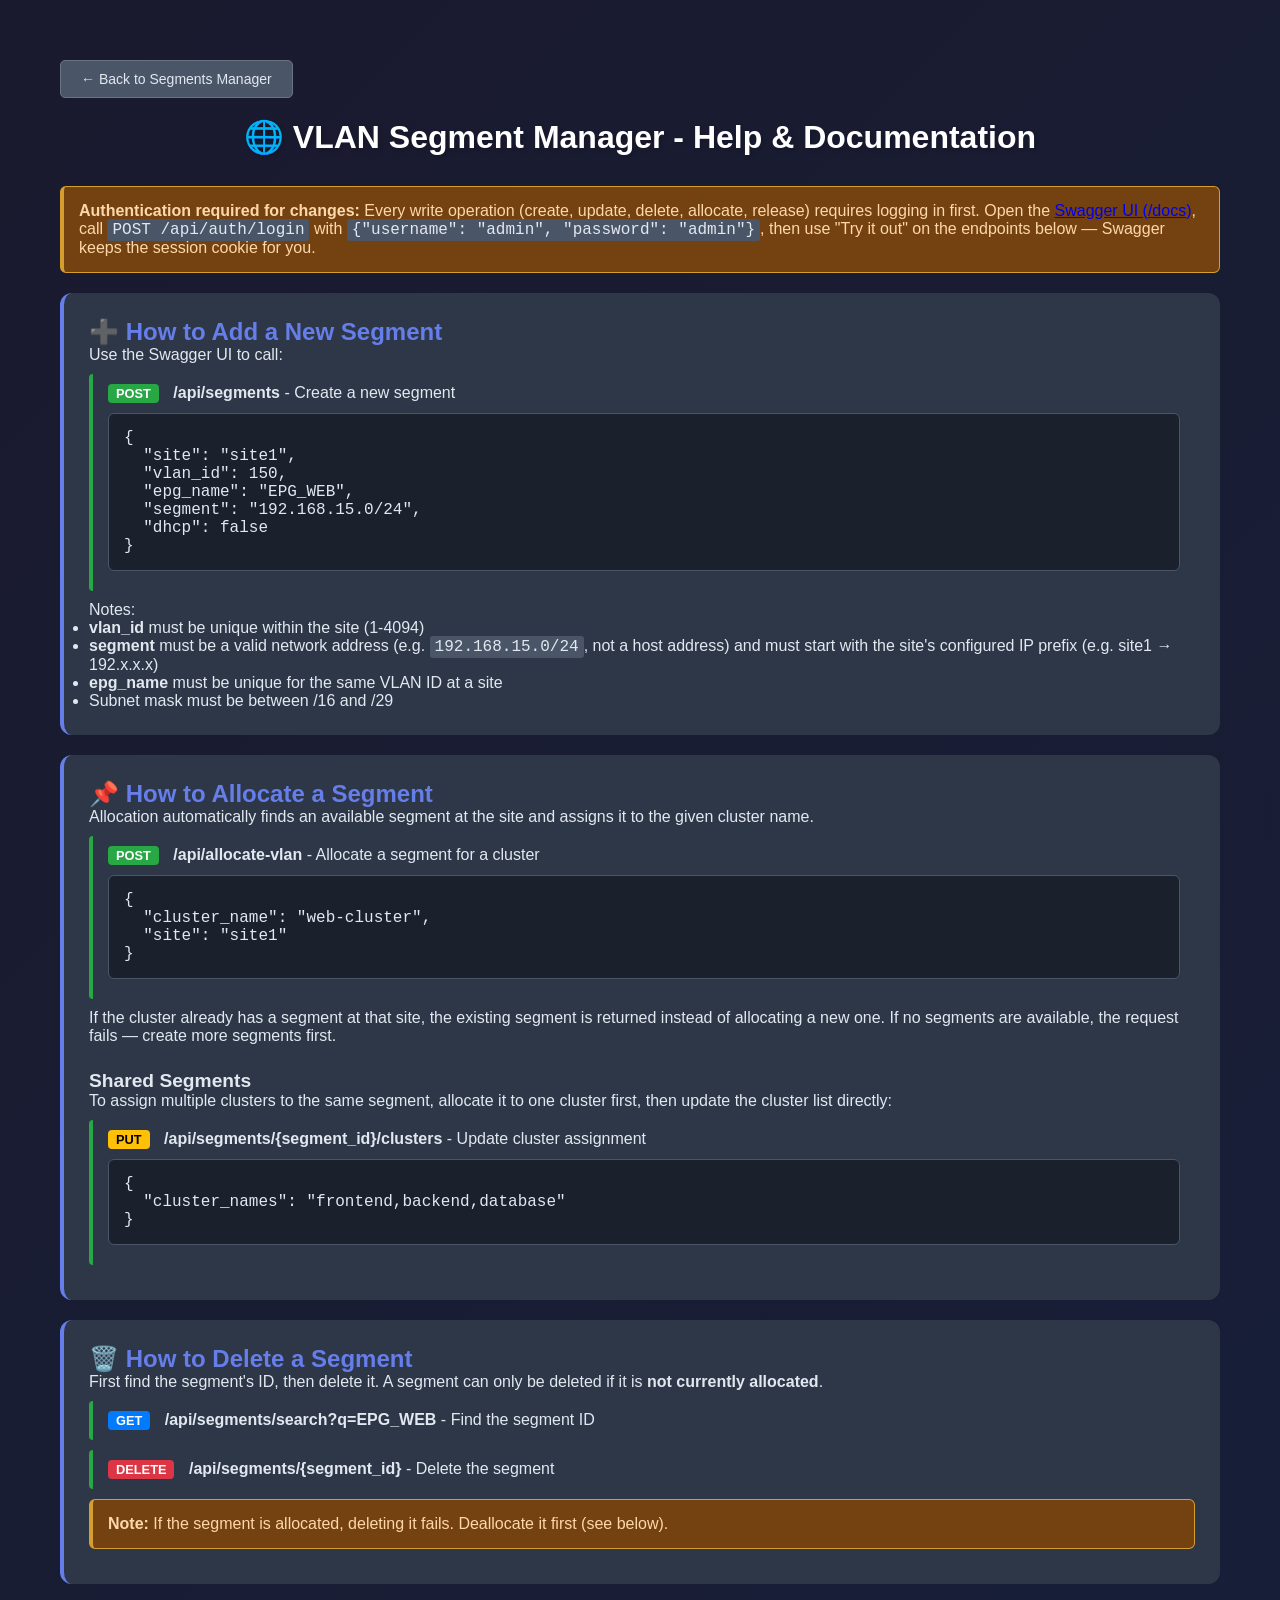
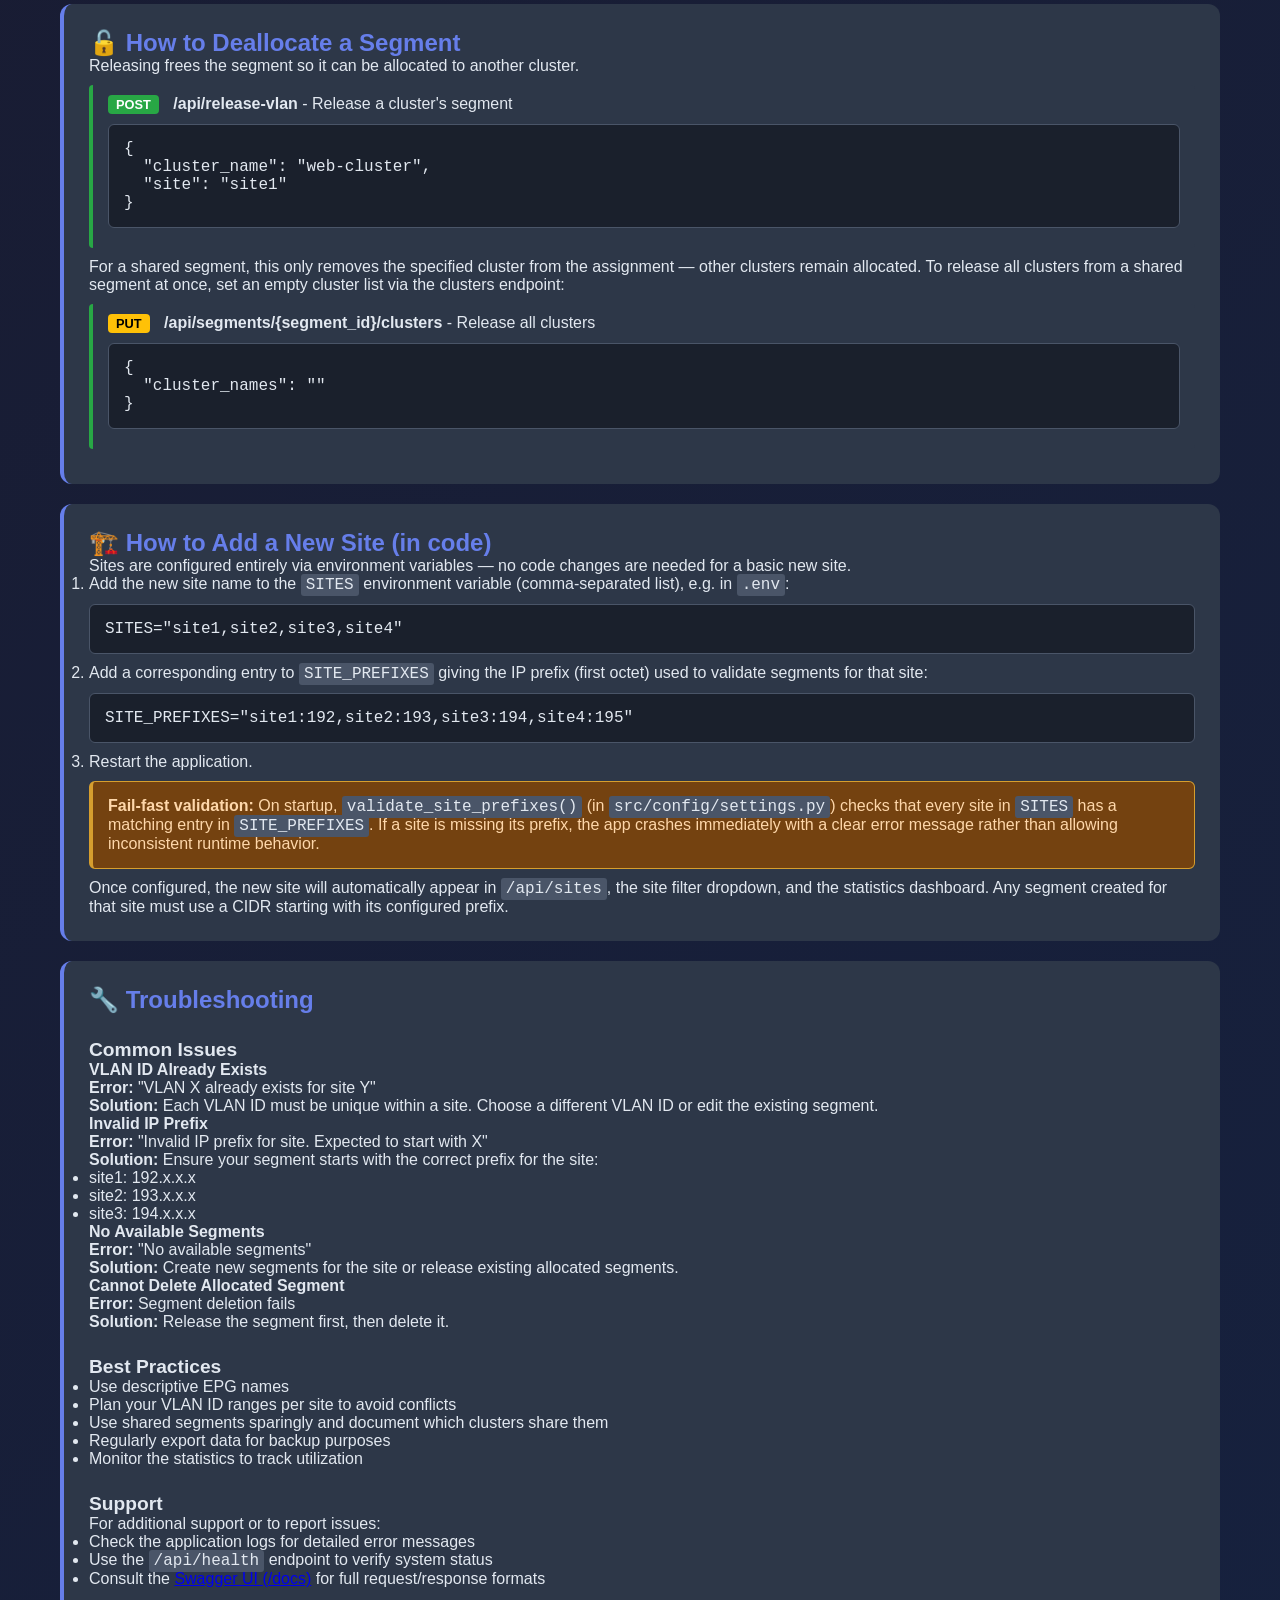
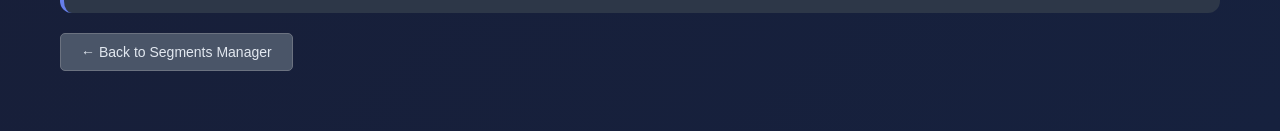
==== commit f47ec770: "add helm chart" ====
--- a/static/html/help.html
+++ b/static/html/help.html
@@ -3,7 +3,7 @@
 <head>
     <meta charset="UTF-8">
     <meta name="viewport" content="width=device-width, initial-scale=1.0">
-    <title>VLAN Manager - Help & Documentation</title>
+    <title>Segments Manager - Help & Documentation</title>
     <link rel="stylesheet" href="/static/css/styles.css">
     <style>
         .help-container {
@@ -209,7 +209,7 @@
 <body>
     <div class="help-container">
         <div class="back-link">
-            <a href="/" class="btn btn-secondary">&larr; Back to VLAN Manager</a>
+            <a href="/" class="btn btn-secondary">&larr; Back to Segments Manager</a>
         </div>
 
         <h1>🌐 VLAN Segment Manager - Help & Documentation</h1>
@@ -365,7 +365,7 @@
         </div>
 
         <div class="back-link">
-            <a href="/" class="btn btn-secondary">&larr; Back to VLAN Manager</a>
+            <a href="/" class="btn btn-secondary">&larr; Back to Segments Manager</a>
         </div>
     </div>
 
